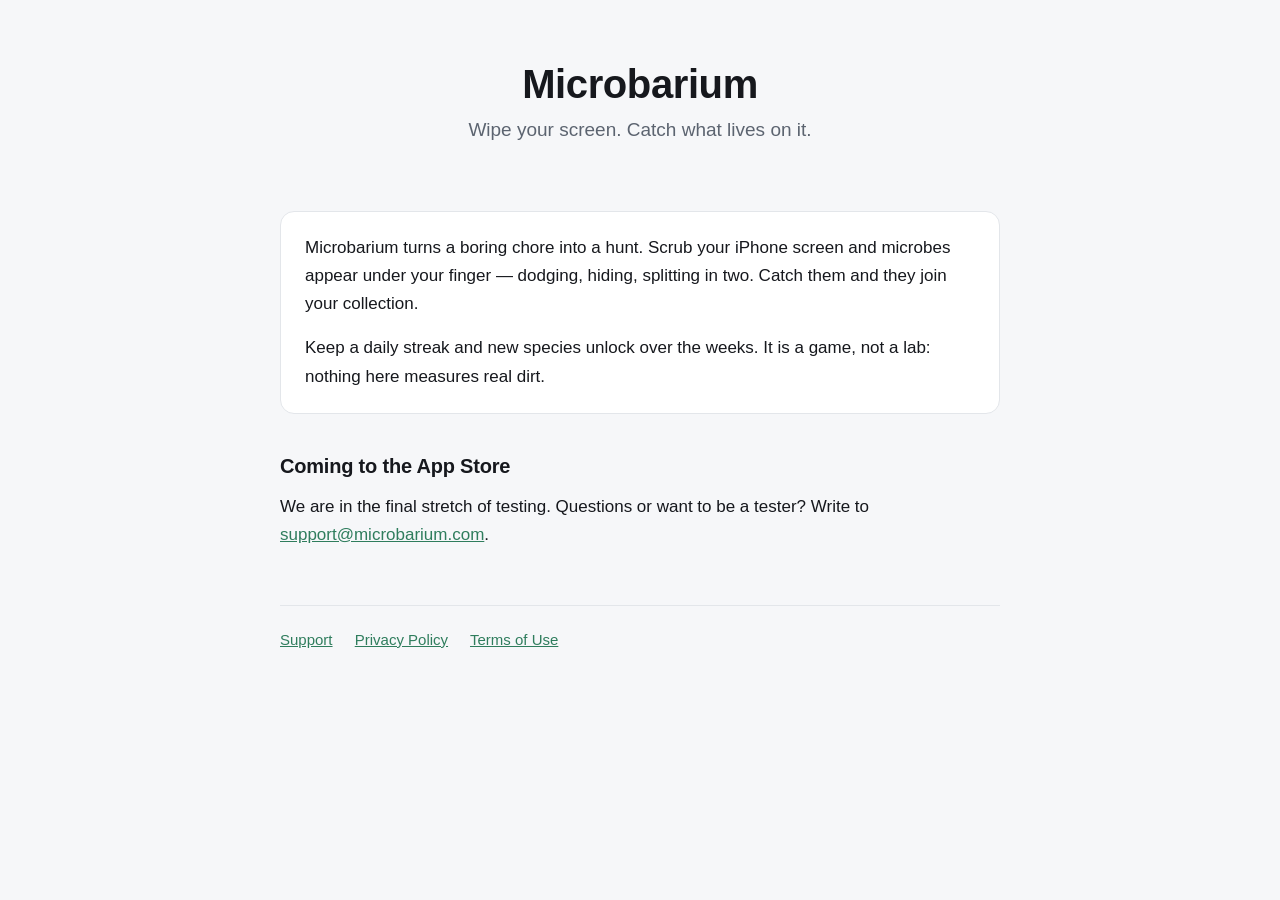
==== index.html @ f0d251d5 "Add files via upload" ====
<!doctype html>
<html lang="en">
<head>
<meta charset="utf-8">
<meta name="viewport" content="width=device-width, initial-scale=1">
<title>Microbarium — the screen-cleaning game</title>
<meta name="description" content="Microbarium turns wiping your phone screen into a hunt. Catch microbes, build a collection, keep a streak.">
<link rel="stylesheet" href="/style.css">
</head>
<body>
<div class="wrap">

<div class="hero">
  <h1>Microbarium</h1>
  <p class="tagline">Wipe your screen. Catch what lives on it.</p>
</div>

<div class="card">
  <p>Microbarium turns a boring chore into a hunt. Scrub your iPhone screen and microbes appear under your finger — dodging, hiding, splitting in two. Catch them and they join your collection.</p>
  <p style="margin:0">Keep a daily streak and new species unlock over the weeks. It is a game, not a lab: nothing here measures real dirt.</p>
</div>

<h2>Coming to the App Store</h2>
<p>We are in the final stretch of testing. Questions or want to be a tester? Write to <a href="mailto:support@microbarium.com">support@microbarium.com</a>.</p>

<footer class="site">
  <a href="/support/">Support</a>
  <a href="/legal/privacy/">Privacy Policy</a>
  <a href="/legal/terms/">Terms of Use</a>
</footer>

</div>
</body>
</html>
---- style.css ----
:root {
  color-scheme: light dark;
  --bg: #f6f7f9;
  --card: #ffffff;
  --ink: #16181d;
  --muted: #5c6470;
  --rule: #e3e6ea;
  --accent: #2f7d5d;
}

@media (prefers-color-scheme: dark) {
  :root {
    --bg: #0e1013;
    --card: #16191e;
    --ink: #e9ecf1;
    --muted: #9aa3b0;
    --rule: #262b33;
    --accent: #6cd3a3;
  }
}

* { box-sizing: border-box; }

body {
  margin: 0;
  padding: 0 20px 80px;
  background: var(--bg);
  color: var(--ink);
  font: 17px/1.65 -apple-system, BlinkMacSystemFont, "Segoe UI", Roboto, Helvetica, Arial, sans-serif;
  -webkit-text-size-adjust: 100%;
}

.wrap {
  max-width: 720px;
  margin: 0 auto;
}

header.site {
  padding: 34px 0 26px;
  border-bottom: 1px solid var(--rule);
  margin-bottom: 34px;
}

header.site a.brand {
  font-size: 15px;
  letter-spacing: 0.14em;
  text-transform: uppercase;
  font-weight: 700;
  color: var(--ink);
  text-decoration: none;
}

h1 {
  font-size: 30px;
  line-height: 1.2;
  margin: 0 0 6px;
  letter-spacing: -0.01em;
}

h2 {
  font-size: 20px;
  margin: 36px 0 10px;
  letter-spacing: -0.01em;
}

p, ul { margin: 0 0 16px; }
ul { padding-left: 22px; }
li { margin-bottom: 6px; }

.updated {
  color: var(--muted);
  font-size: 15px;
  margin-bottom: 30px;
}

a { color: var(--accent); }

.card {
  background: var(--card);
  border: 1px solid var(--rule);
  border-radius: 14px;
  padding: 22px 24px;
  margin: 26px 0;
}

footer.site {
  margin-top: 56px;
  padding-top: 22px;
  border-top: 1px solid var(--rule);
  color: var(--muted);
  font-size: 15px;
}

footer.site a { margin-right: 18px; }

.hero {
  padding: 60px 0 10px;
  text-align: center;
}

.hero h1 { font-size: 40px; }

.hero p.tagline {
  color: var(--muted);
  font-size: 19px;
  max-width: 34ch;
  margin: 0 auto 30px;
}
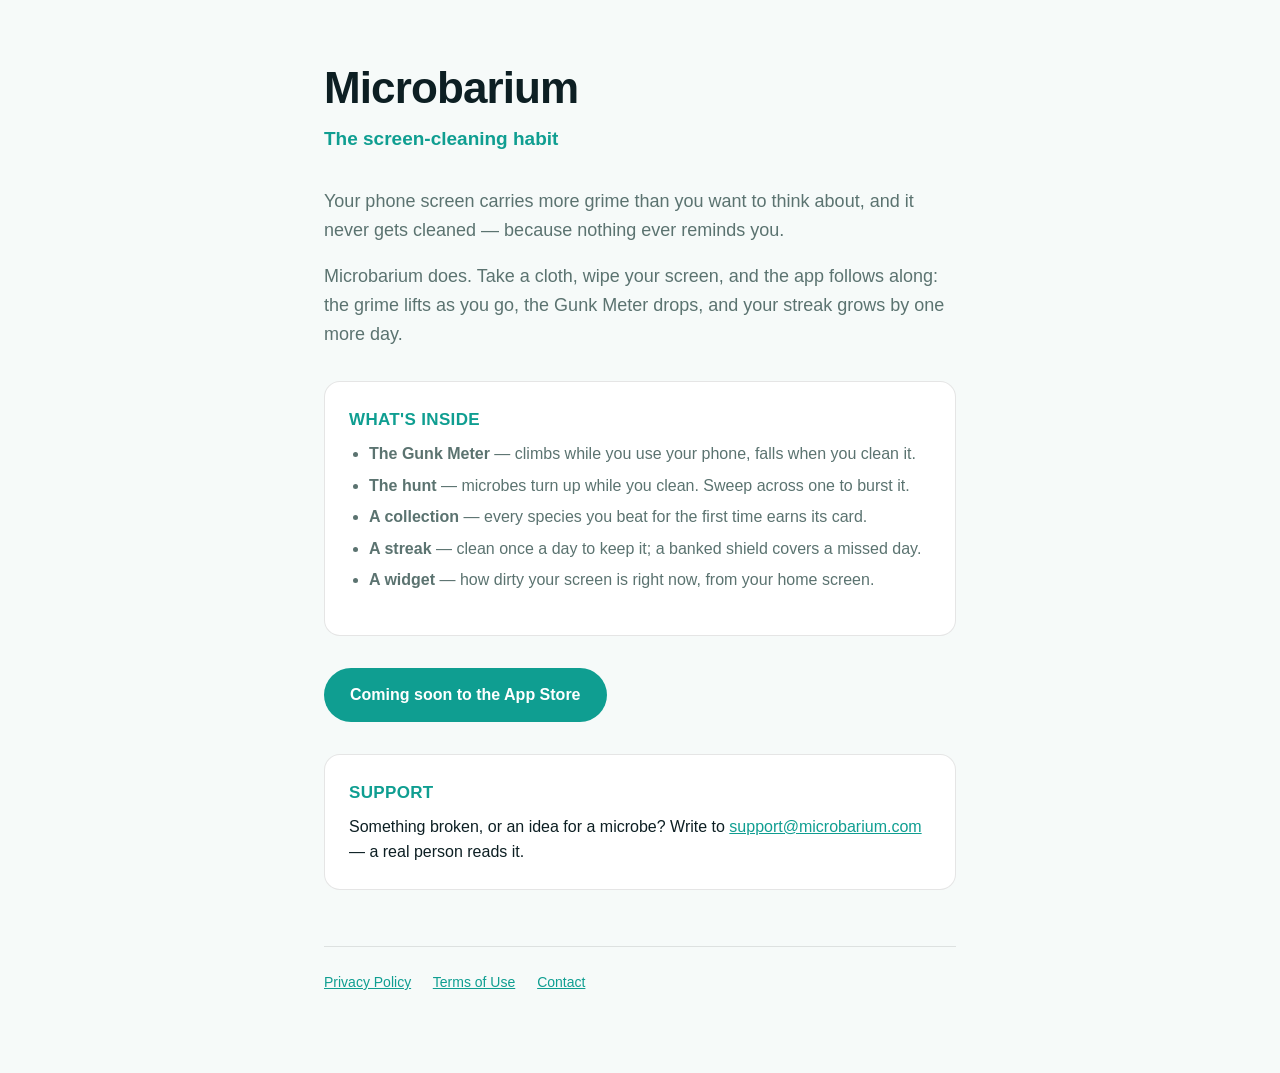
==== commit 44364592: "Add files via upload" ====
--- a/index.html
+++ b/index.html
@@ -3,31 +3,94 @@
 <head>
 <meta charset="utf-8">
 <meta name="viewport" content="width=device-width, initial-scale=1">
-<title>Microbarium — the screen-cleaning game</title>
-<meta name="description" content="Microbarium turns wiping your phone screen into a hunt. Catch microbes, build a collection, keep a streak.">
-<link rel="stylesheet" href="/style.css">
+<title>Microbarium — the screen-cleaning habit</title>
+<meta name="description" content="Your phone screen carries more grime than you want to think about. Microbarium turns wiping it into a daily habit — and a hunt.">
+<style>
+  :root{
+    --bg:#0d1f23; --card:#12292e; --ink:#eef6f5; --muted:#9fb8b6;
+    --accent:#2fd4c4; --line:rgba(255,255,255,.10);
+  }
+  @media (prefers-color-scheme: light){
+    :root{ --bg:#f6faf9; --card:#ffffff; --ink:#0d1f23; --muted:#5b7370;
+           --accent:#0f9e91; --line:rgba(0,0,0,.10); }
+  }
+  *{box-sizing:border-box}
+  body{
+    margin:0; background:var(--bg); color:var(--ink);
+    font:16px/1.6 -apple-system,BlinkMacSystemFont,"Segoe UI",Roboto,Helvetica,Arial,sans-serif;
+    -webkit-font-smoothing:antialiased;
+  }
+  .wrap{max-width:680px;margin:0 auto;padding:64px 24px 80px}
+  h1{font-size:44px;line-height:1.1;margin:0 0 12px;letter-spacing:-.02em}
+  .tag{color:var(--accent);font-weight:600;margin:0 0 32px;font-size:19px}
+  p{margin:0 0 18px}
+  .lead{font-size:18px;color:var(--muted)}
+  .card{
+    background:var(--card);border:1px solid var(--line);border-radius:16px;
+    padding:24px;margin:32px 0;
+  }
+  .card h2{margin:0 0 8px;font-size:17px;letter-spacing:.02em;text-transform:uppercase;color:var(--accent)}
+  .card p:last-child{margin-bottom:0}
+  ul{margin:0 0 18px;padding-left:20px;color:var(--muted)}
+  li{margin:6px 0}
+  a{color:var(--accent)}
+  .soon{
+    display:inline-block;padding:14px 26px;border-radius:999px;
+    background:var(--accent);color:#04191c;font-weight:700;text-decoration:none;
+  }
+  @media (prefers-color-scheme: light){ .soon{color:#fff} }
+  footer{
+    margin-top:56px;padding-top:24px;border-top:1px solid var(--line);
+    color:var(--muted);font-size:14px;
+  }
+  footer a{margin-right:18px}
+</style>
 </head>
 <body>
 <div class="wrap">
 
-<div class="hero">
   <h1>Microbarium</h1>
-  <p class="tagline">Wipe your screen. Catch what lives on it.</p>
-</div>
+  <p class="tag">The screen-cleaning habit</p>
 
-<div class="card">
-  <p>Microbarium turns a boring chore into a hunt. Scrub your iPhone screen and microbes appear under your finger — dodging, hiding, splitting in two. Catch them and they join your collection.</p>
-  <p style="margin:0">Keep a daily streak and new species unlock over the weeks. It is a game, not a lab: nothing here measures real dirt.</p>
-</div>
+  <p class="lead">
+    Your phone screen carries more grime than you want to think about, and it never gets
+    cleaned — because nothing ever reminds you.
+  </p>
+  <p class="lead">
+    Microbarium does. Take a cloth, wipe your screen, and the app follows along: the grime
+    lifts as you go, the Gunk Meter drops, and your streak grows by one more day.
+  </p>
 
-<h2>Coming to the App Store</h2>
-<p>We are in the final stretch of testing. Questions or want to be a tester? Write to <a href="mailto:support@microbarium.com">support@microbarium.com</a>.</p>
+  <div class="card">
+    <h2>What's inside</h2>
+    <ul>
+      <li><strong>The Gunk Meter</strong> — climbs while you use your phone, falls when you clean it.</li>
+      <li><strong>The hunt</strong> — microbes turn up while you clean. Sweep across one to burst it.</li>
+      <li><strong>A collection</strong> — every species you beat for the first time earns its card.</li>
+      <li><strong>A streak</strong> — clean once a day to keep it; a banked shield covers a missed day.</li>
+      <li><strong>A widget</strong> — how dirty your screen is right now, from your home screen.</li>
+    </ul>
+  </div>
 
-<footer class="site">
-  <a href="/support/">Support</a>
-  <a href="/legal/privacy/">Privacy Policy</a>
-  <a href="/legal/terms/">Terms of Use</a>
-</footer>
+  <!--
+    When the app goes live on the App Store, replace the line below with:
+    <a class="soon" href="https://apps.apple.com/app/id6785151482">Download on the App Store</a>
+  -->
+  <p><span class="soon">Coming soon to the App Store</span></p>
+
+  <div class="card">
+    <h2>Support</h2>
+    <p>
+      Something broken, or an idea for a microbe? Write to
+      <a href="mailto:support@microbarium.com">support@microbarium.com</a> — a real person reads it.
+    </p>
+  </div>
+
+  <footer>
+    <a href="/legal/privacy.html">Privacy Policy</a>
+    <a href="/legal/terms.html">Terms of Use</a>
+    <a href="mailto:support@microbarium.com">Contact</a>
+  </footer>
 
 </div>
 </body>
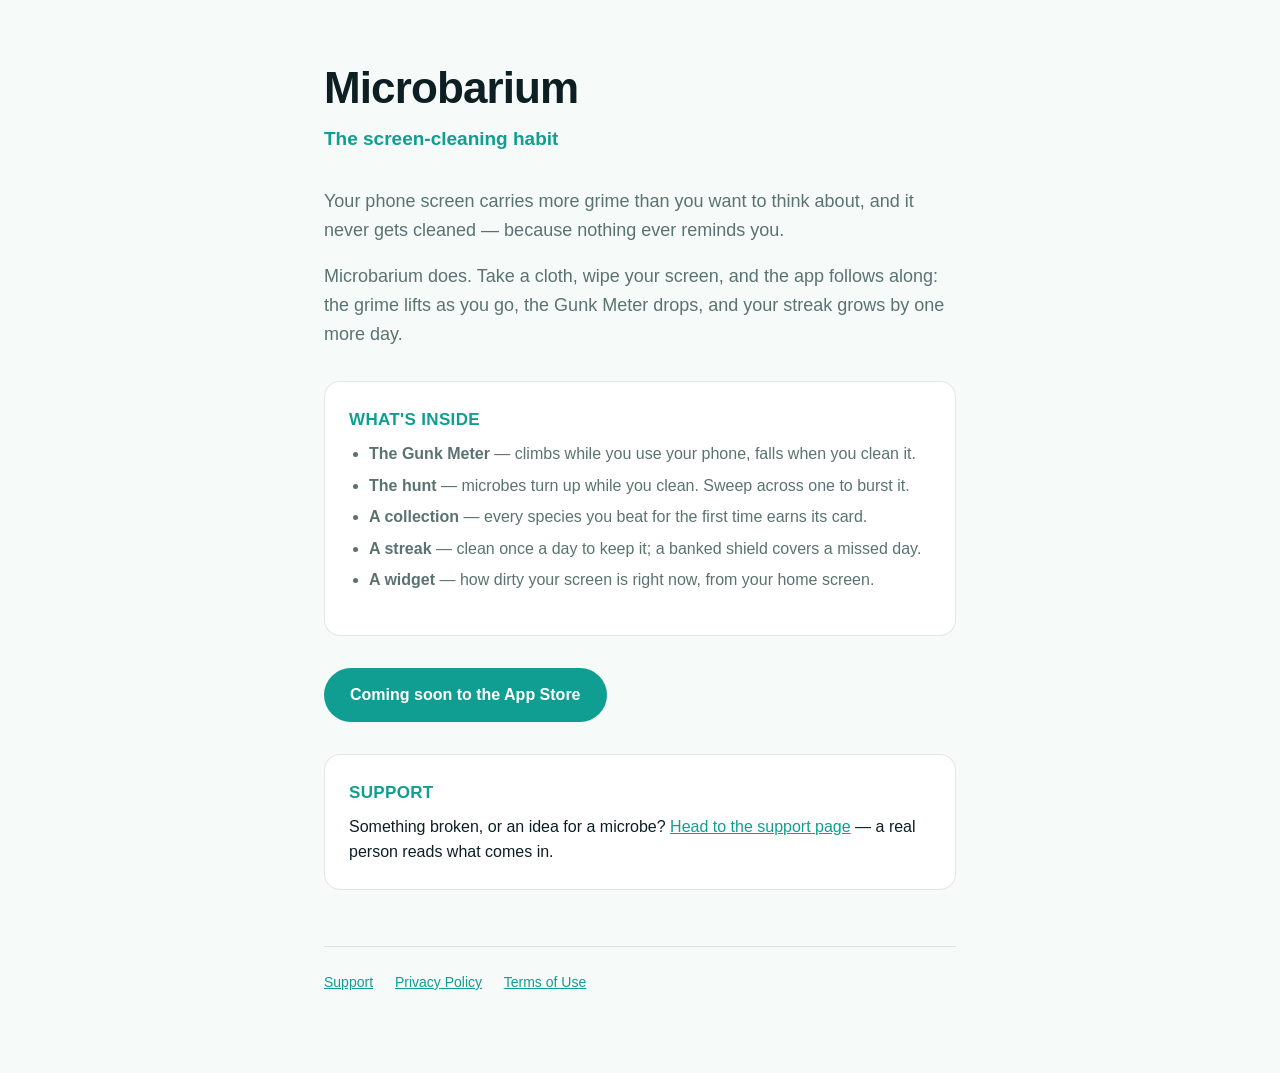
==== commit 371544f6: "Add files via upload" ====
--- a/index.html
+++ b/index.html
@@ -81,15 +81,15 @@
   <div class="card">
     <h2>Support</h2>
     <p>
-      Something broken, or an idea for a microbe? Write to
-      <a href="mailto:support@microbarium.com">support@microbarium.com</a> — a real person reads it.
+      Something broken, or an idea for a microbe?
+      <a href="/support/">Head to the support page</a> — a real person reads what comes in.
     </p>
   </div>
 
   <footer>
-    <a href="/legal/privacy.html">Privacy Policy</a>
-    <a href="/legal/terms.html">Terms of Use</a>
-    <a href="mailto:support@microbarium.com">Contact</a>
+    <a href="/support/">Support</a>
+    <a href="/legal/privacy">Privacy Policy</a>
+    <a href="/legal/terms">Terms of Use</a>
   </footer>
 
 </div>
